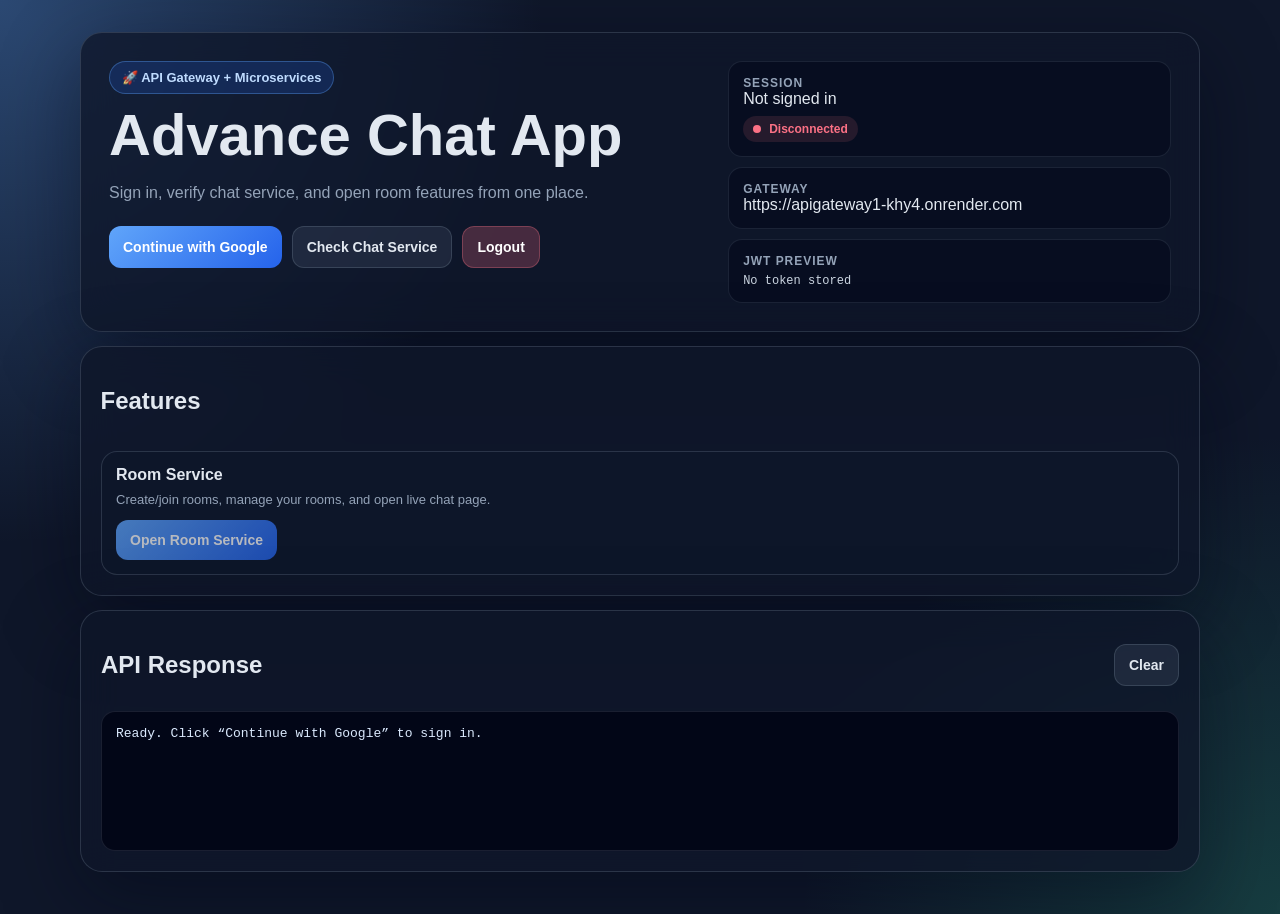
==== frontend/index.html @ 3cd8199d "chatservice" ====
<!DOCTYPE html>
<html lang="en">
<head>
  <meta charset="UTF-8" />
  <meta name="viewport" content="width=device-width, initial-scale=1.0" />
  <title>Advance Chat App - Home</title>
  <link rel="stylesheet" href="./styles.css" />
</head>
<body>
  <main class="page">
    <header class="hero panel">
      <div class="hero__left">
        <p class="eyebrow">🚀 API Gateway + Microservices</p>
        <h1>Advance Chat App</h1>
        <p class="subtitle">Sign in, verify chat service, and open room features from one place.</p>
        <div class="actions">
          <button class="primary" onclick="login()">Continue with Google</button>
          <button id="chatButton" class="secondary" onclick="callChatService()">Check Chat Service</button>
          <button class="danger" onclick="logout()">Logout</button>
        </div>
      </div>

      <div class="hero__right status-grid">
        <section class="status-card">
          <div class="status-label">Session</div>
          <div id="sessionText">Not signed in</div>
          <div id="sessionBadge" class="badge"><span class="dot"></span>Disconnected</div>
        </section>

        <section class="status-card">
          <div class="status-label">Gateway</div>
          <div id="gatewayUrl">Loading...</div>
        </section>

        <section class="status-card">
          <div class="status-label">JWT Preview</div>
          <div id="tokenPreview" class="token-preview">No token stored</div>
        </section>
      </div>
    </header>

    <section class="panel chat-card">
      <div class="section-title"><h2>Features</h2></div>
      <div class="grid">
        <div class="mini-card">
          <strong>Room Service</strong>
          <span>Create/join rooms, manage your rooms, and open live chat page.</span>
          <div style="margin-top:12px;"><button id="roomServiceButton" class="primary" onclick="openRoomService()">Open Room Service</button></div>
        </div>
      </div>
    </section>

    <section class="panel output-card">
      <div class="section-title"><h2>API Response</h2><button class="secondary" onclick="clearOutput()">Clear</button></div>
      <pre id="output">Ready. Click “Continue with Google” to sign in.</pre>
    </section>
  </main>

  <script src="./main.js"></script>
</body>
</html>
---- frontend/styles.css ----
:root {
  --bg: #0f172a;
  --card: rgba(15, 23, 42, 0.78);
  --card-border: rgba(148, 163, 184, 0.22);
  --text: #e2e8f0;
  --muted: #94a3b8;
  --primary: #60a5fa;
  --primary-dark: #2563eb;
  --danger: #fb7185;
}

* { box-sizing: border-box; }

body {
  margin: 0;
  min-height: 100vh;
  font-family: Inter, Arial, Helvetica, sans-serif;
  color: var(--text);
  background:
    radial-gradient(circle at top left, rgba(96, 165, 250, 0.35), transparent 34rem),
    radial-gradient(circle at bottom right, rgba(52, 211, 153, 0.2), transparent 30rem),
    var(--bg);
}

.page {
  width: min(1120px, calc(100% - 32px));
  margin: 0 auto;
  padding: 32px 0 42px;
}

.panel {
  border: 1px solid var(--card-border);
  border-radius: 22px;
  background: var(--card);
  box-shadow: 0 24px 80px rgba(2, 6, 23, 0.45);
  backdrop-filter: blur(18px);
}

.hero {
  display: grid;
  grid-template-columns: 1.15fr 0.85fr;
  gap: 20px;
  padding: 28px;
}

.eyebrow {
  display: inline-flex;
  margin: 0 0 12px;
  padding: 8px 12px;
  border-radius: 999px;
  border: 1px solid rgba(96, 165, 250, 0.36);
  color: #bfdbfe;
  background: rgba(37, 99, 235, 0.2);
  font-size: 13px;
  font-weight: 700;
}

h1 { margin: 0; font-size: clamp(36px, 6vw, 58px); line-height: 1; }

.subtitle {
  margin: 16px 0 20px;
  color: var(--muted);
  line-height: 1.6;
}

.actions, .inline-form {
  display: flex;
  flex-wrap: wrap;
  gap: 10px;
}

button, input {
  border-radius: 12px;
  font-size: 14px;
}

button {
  border: 0;
  padding: 12px 14px;
  font-weight: 700;
  cursor: pointer;
}

button:disabled { opacity: 0.7; cursor: wait; }

input {
  min-width: 0;
  flex: 1;
  border: 1px solid rgba(148, 163, 184, 0.24);
  padding: 12px;
  color: #e2e8f0;
  background: rgba(2, 6, 23, 0.45);
}

.primary {
  color: #fff;
  background: linear-gradient(135deg, var(--primary), var(--primary-dark));
}
.secondary {
  color: var(--text);
  border: 1px solid var(--card-border);
  background: rgba(148, 163, 184, 0.12);
}
.danger {
  color: #fff;
  background: rgba(251, 113, 133, 0.24);
  border: 1px solid rgba(251, 113, 133, 0.3);
}

.status-grid { display: grid; gap: 10px; }
.status-card {
  padding: 14px;
  border-radius: 14px;
  background: rgba(2, 6, 23, 0.45);
  border: 1px solid rgba(148, 163, 184, 0.14);
}
.status-label {
  color: var(--muted);
  font-size: 12px;
  font-weight: 700;
  text-transform: uppercase;
  letter-spacing: 0.08em;
}
.badge {
  display: inline-flex;
  align-items: center;
  gap: 8px;
  margin-top: 8px;
  padding: 6px 10px;
  border-radius: 999px;
  font-size: 12px;
  font-weight: 700;
  color: var(--danger);
  background: rgba(251, 113, 133, 0.12);
}
.badge.connected { color: #34d399; background: rgba(52, 211, 153, 0.12); }
.dot { width: 8px; height: 8px; border-radius: 50%; background: currentColor; }
.token-preview { overflow-wrap: anywhere; color: #cbd5e1; font-family: monospace; font-size: 12px; margin-top: 6px; }

.chat-card, .output-card { padding: 20px; margin-top: 14px; }
.section-title {
  display: flex;
  align-items: center;
  justify-content: space-between;
  gap: 10px;
  margin-bottom: 12px;
}

.grid { display: grid; grid-template-columns: 1fr; gap: 12px; margin-top: 16px; }

.mini-card {
  border: 1px solid var(--card-border);
  border-radius: 16px;
  padding: 14px;
  background: rgba(15, 23, 42, 0.58);
}
.mini-card strong { display: block; margin-bottom: 6px; }
.mini-card span { color: var(--muted); font-size: 13px; }

.room-list {
  display: flex; flex-direction: column; gap: 10px;
  min-height: 180px; max-height: 420px; overflow: auto;
  padding: 10px;
  border: 1px solid rgba(148, 163, 184, 0.16);
  border-radius: 14px;
  background: rgba(2, 6, 23, 0.32);
}
.room-card {
  display: grid;
  grid-template-columns: minmax(0, 1fr) auto;
  gap: 10px;
  align-items: center;
  padding: 8px;
  border-radius: 12px;
  background: rgba(148, 163, 184, 0.1);
}
.room-item { border: 0; background: transparent; color: #e2e8f0; text-align: left; padding: 6px; }
.room-name { color: #bfdbfe; font-weight: 800; }
.room-meta { color: #94a3b8; font-size: 12px; display: block; }
.chat-empty { margin: auto; color: #94a3b8; text-align: center; }

pre {
  min-height: 140px;
  margin: 0;
  padding: 14px;
  border: 1px solid rgba(148, 163, 184, 0.16);
  border-radius: 14px;
  color: #dbeafe;
  background: #020617;
  white-space: pre-wrap;
}

@media (max-width: 860px) {
  .hero { grid-template-columns: 1fr; }
}
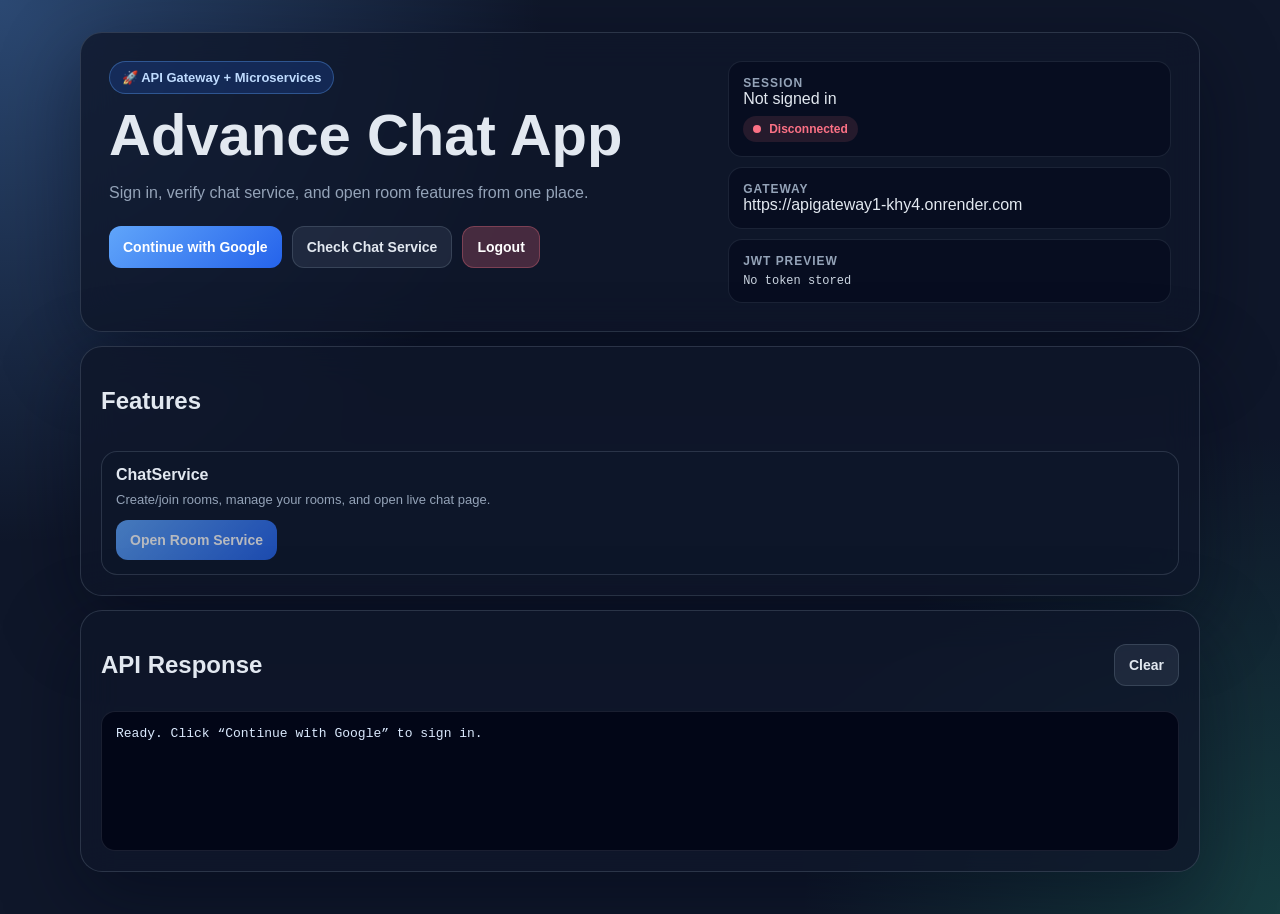
==== commit 0f348df0: "chatservice" ====
--- a/frontend/index.html
+++ b/frontend/index.html
@@ -43,7 +43,7 @@
       <div class="section-title"><h2>Features</h2></div>
       <div class="grid">
         <div class="mini-card">
-          <strong>Room Service</strong>
+          <strong>ChatService</strong>
           <span>Create/join rooms, manage your rooms, and open live chat page.</span>
           <div style="margin-top:12px;"><button id="roomServiceButton" class="primary" onclick="openRoomService()">Open Room Service</button></div>
         </div>
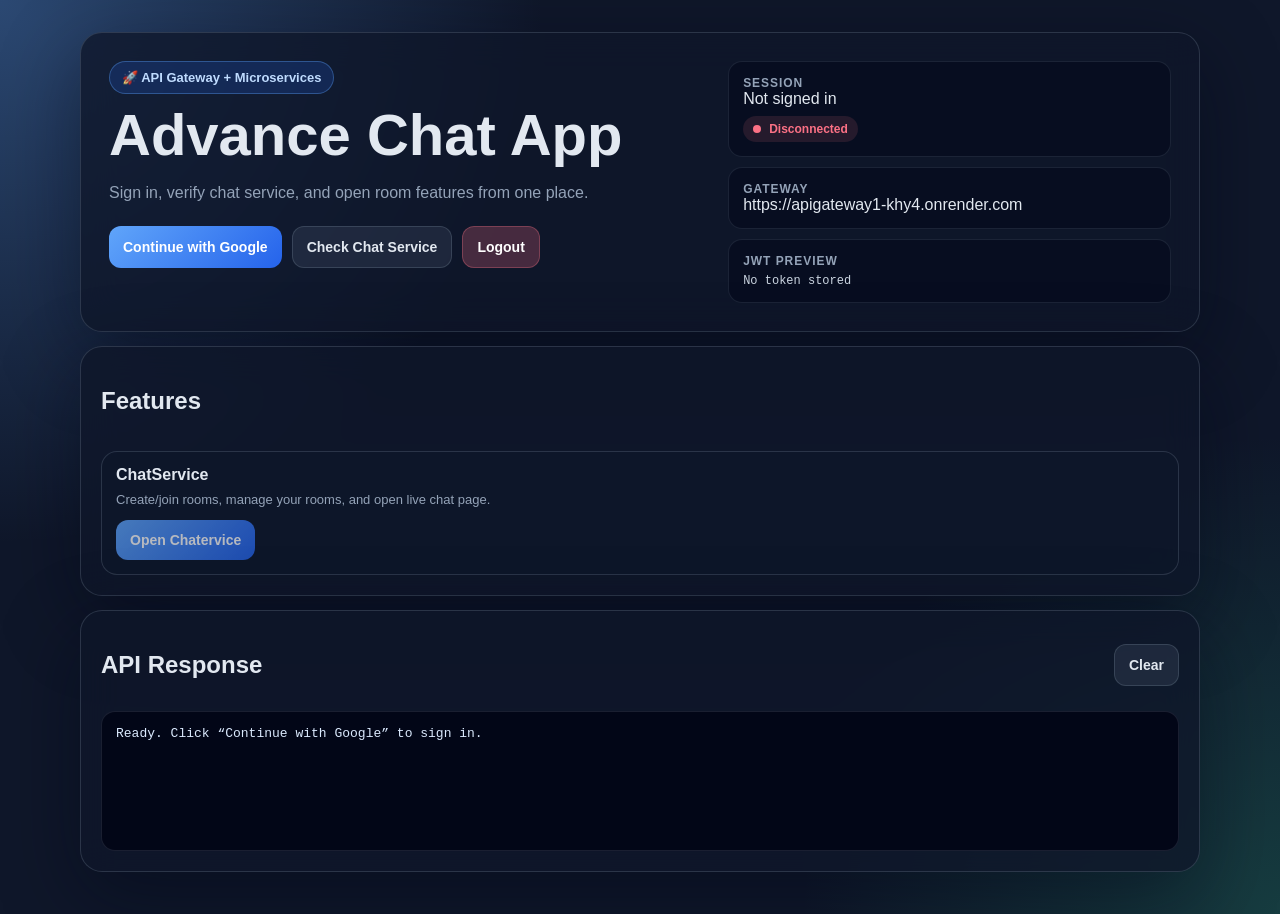
==== commit 86984b99: "chatservice" ====
--- a/frontend/index.html
+++ b/frontend/index.html
@@ -45,7 +45,7 @@
         <div class="mini-card">
           <strong>ChatService</strong>
           <span>Create/join rooms, manage your rooms, and open live chat page.</span>
-          <div style="margin-top:12px;"><button id="roomServiceButton" class="primary" onclick="openRoomService()">Open Room Service</button></div>
+          <div style="margin-top:12px;"><button id="roomServiceButton" class="primary" onclick="openRoomService()">Open Chatervice</button></div>
         </div>
       </div>
     </section>
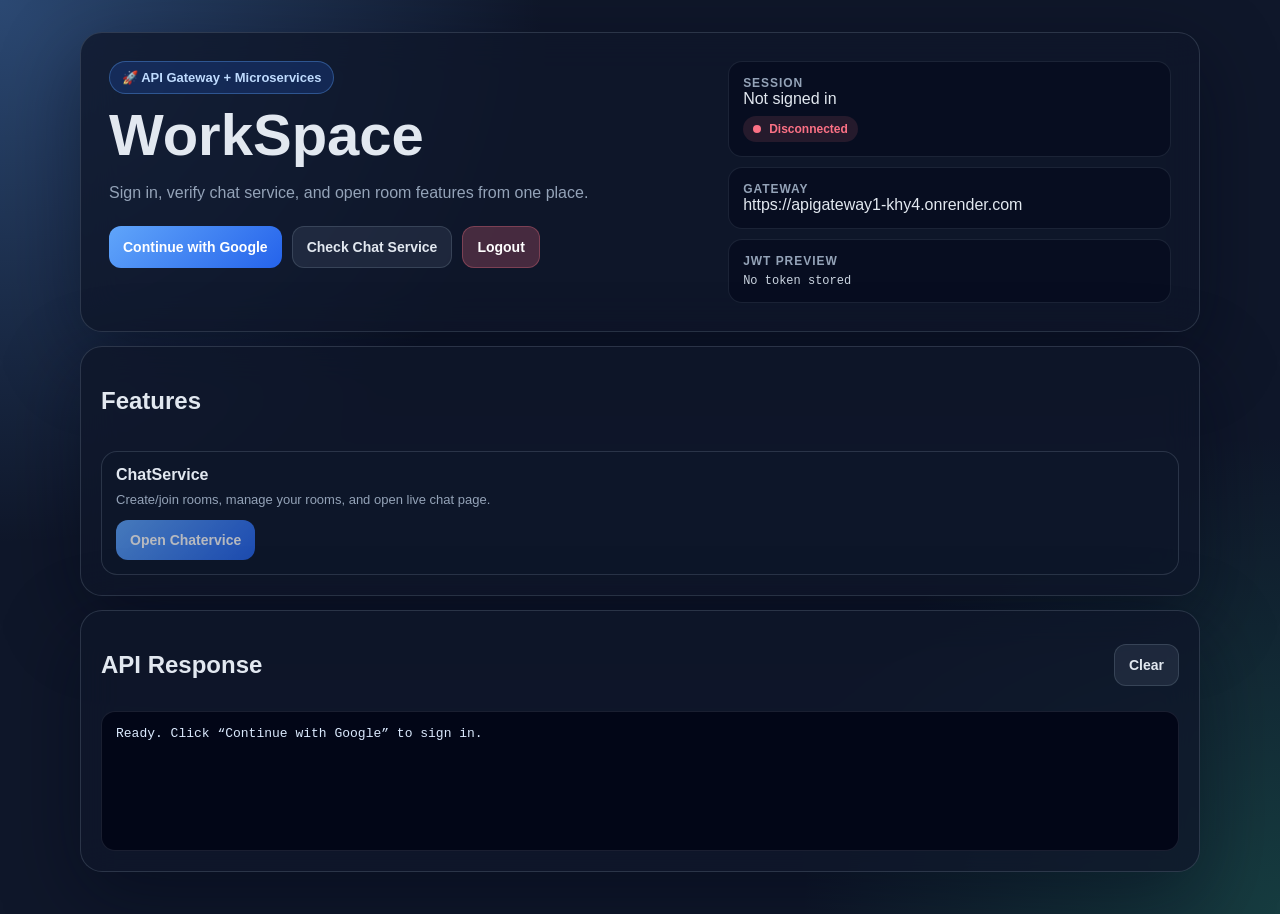
==== commit 801ce222: "chatservice" ====
--- a/frontend/index.html
+++ b/frontend/index.html
@@ -11,7 +11,7 @@
     <header class="hero panel">
       <div class="hero__left">
         <p class="eyebrow">🚀 API Gateway + Microservices</p>
-        <h1>Advance Chat App</h1>
+        <h1>WorkSpace</h1>
         <p class="subtitle">Sign in, verify chat service, and open room features from one place.</p>
         <div class="actions">
           <button class="primary" onclick="login()">Continue with Google</button>
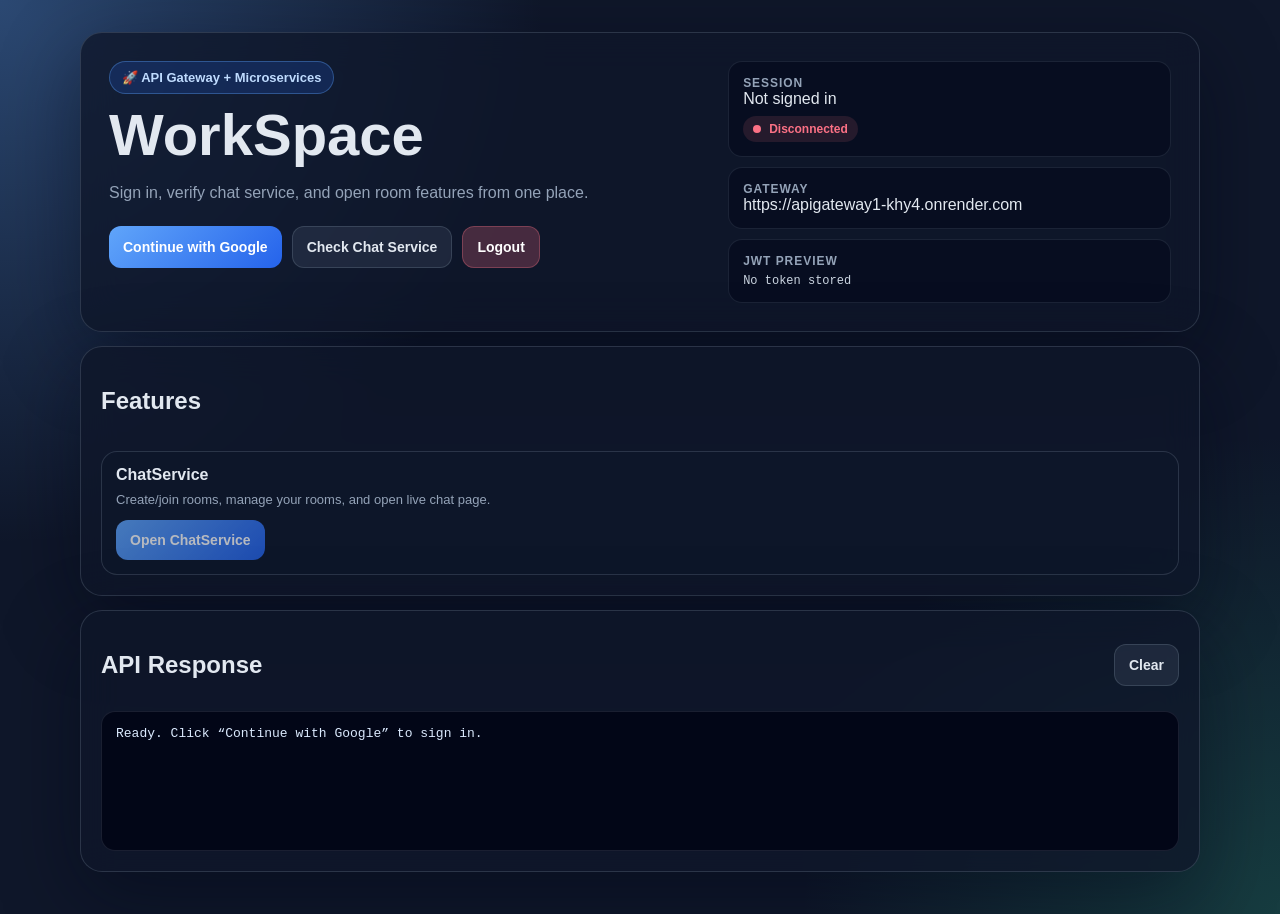
==== commit ef51fc42: "chatservice" ====
--- a/frontend/index.html
+++ b/frontend/index.html
@@ -45,7 +45,7 @@
         <div class="mini-card">
           <strong>ChatService</strong>
           <span>Create/join rooms, manage your rooms, and open live chat page.</span>
-          <div style="margin-top:12px;"><button id="roomServiceButton" class="primary" onclick="openRoomService()">Open Chatervice</button></div>
+          <div style="margin-top:12px;"><button id="roomServiceButton" class="primary" onclick="openRoomService()">Open ChatService</button></div>
         </div>
       </div>
     </section>
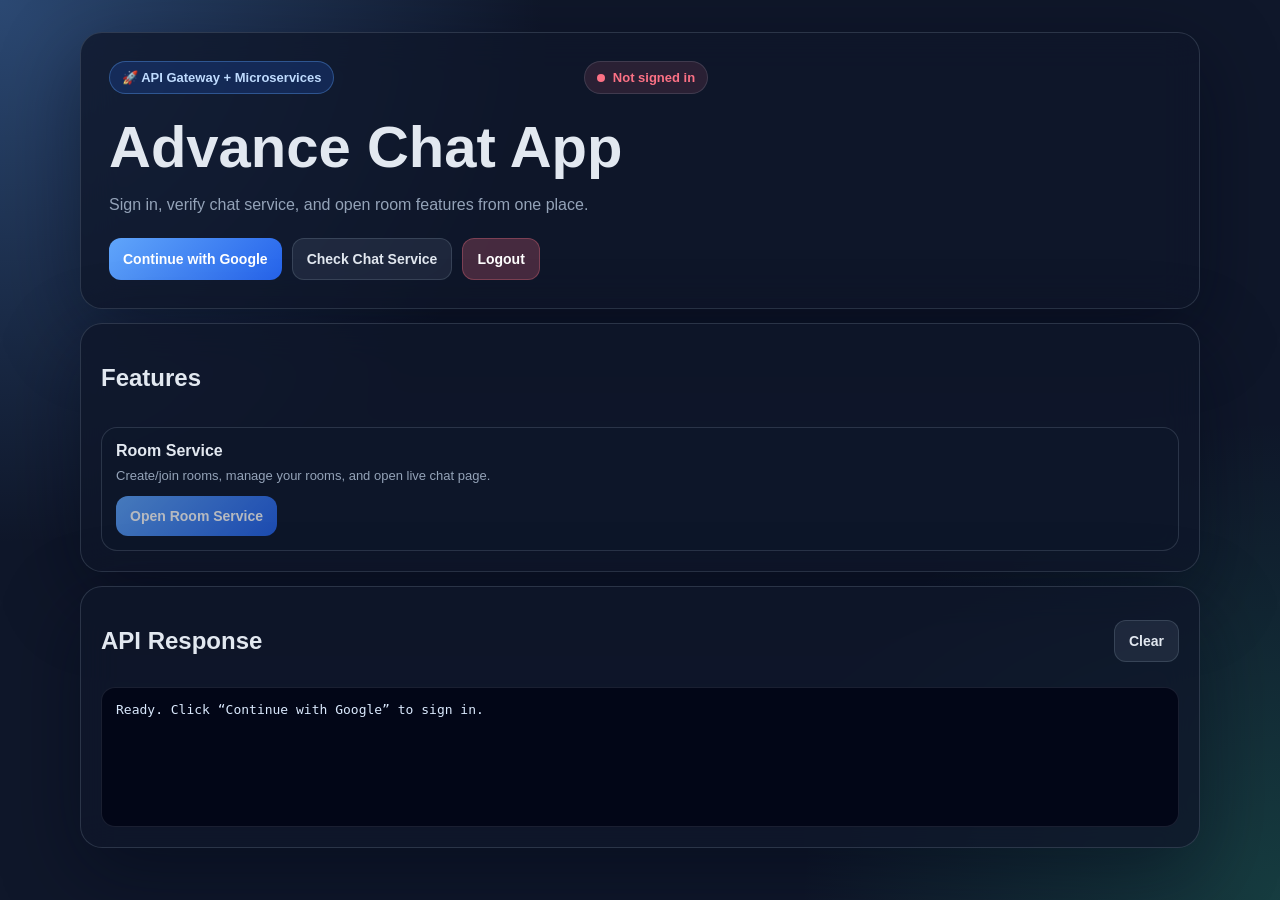
==== commit 434484a3: "chatservice" ====
--- a/frontend/index.html
+++ b/frontend/index.html
@@ -10,8 +10,11 @@
   <main class="page">
     <header class="hero panel">
       <div class="hero__left">
-        <p class="eyebrow">🚀 API Gateway + Microservices</p>
-        <h1>WorkSpace</h1>
+        <div class="hero-topline">
+          <p class="eyebrow">🚀 API Gateway + Microservices</p>
+          <div id="sessionPill" class="session-pill disconnected"><span class="dot"></span>Not signed in</div>
+        </div>
+        <h1>Advance Chat App</h1>
         <p class="subtitle">Sign in, verify chat service, and open room features from one place.</p>
         <div class="actions">
           <button class="primary" onclick="login()">Continue with Google</button>
@@ -19,33 +22,15 @@
           <button class="danger" onclick="logout()">Logout</button>
         </div>
       </div>
-
-      <div class="hero__right status-grid">
-        <section class="status-card">
-          <div class="status-label">Session</div>
-          <div id="sessionText">Not signed in</div>
-          <div id="sessionBadge" class="badge"><span class="dot"></span>Disconnected</div>
-        </section>
-
-        <section class="status-card">
-          <div class="status-label">Gateway</div>
-          <div id="gatewayUrl">Loading...</div>
-        </section>
-
-        <section class="status-card">
-          <div class="status-label">JWT Preview</div>
-          <div id="tokenPreview" class="token-preview">No token stored</div>
-        </section>
-      </div>
     </header>
 
     <section class="panel chat-card">
       <div class="section-title"><h2>Features</h2></div>
       <div class="grid">
         <div class="mini-card">
-          <strong>ChatService</strong>
+          <strong>Room Service</strong>
           <span>Create/join rooms, manage your rooms, and open live chat page.</span>
-          <div style="margin-top:12px;"><button id="roomServiceButton" class="primary" onclick="openRoomService()">Open ChatService</button></div>
+          <div style="margin-top:12px;"><button id="roomServiceButton" class="primary" onclick="openRoomService()">Open Room Service</button></div>
         </div>
       </div>
     </section>
--- a/frontend/styles.css
+++ b/frontend/styles.css
@@ -43,6 +43,36 @@
   padding: 28px;
 }
 
+.hero-topline {
+  display: flex;
+  align-items: flex-start;
+  justify-content: space-between;
+  gap: 12px;
+  margin-bottom: 12px;
+}
+
+.top-actions {
+  display: flex;
+  align-items: center;
+  justify-content: flex-end;
+  gap: 10px;
+  flex-wrap: wrap;
+}
+
+.session-pill {
+  display: inline-flex;
+  align-items: center;
+  gap: 8px;
+  padding: 8px 12px;
+  border-radius: 999px;
+  font-size: 13px;
+  font-weight: 800;
+  white-space: nowrap;
+  border: 1px solid rgba(148, 163, 184, 0.2);
+}
+.session-pill.connected { color: #34d399; background: rgba(52, 211, 153, 0.12); }
+.session-pill.disconnected { color: var(--danger); background: rgba(251, 113, 133, 0.12); }
+
 .eyebrow {
   display: inline-flex;
   margin: 0 0 12px;
@@ -82,6 +112,7 @@
 }
 
 button:disabled { opacity: 0.7; cursor: wait; }
+button.compact { padding: 9px 12px; }
 
 input {
   min-width: 0;
@@ -192,4 +223,6 @@
 
 @media (max-width: 860px) {
   .hero { grid-template-columns: 1fr; }
+  .hero-topline { align-items: flex-start; flex-direction: column; }
+  .top-actions { justify-content: flex-start; }
 }
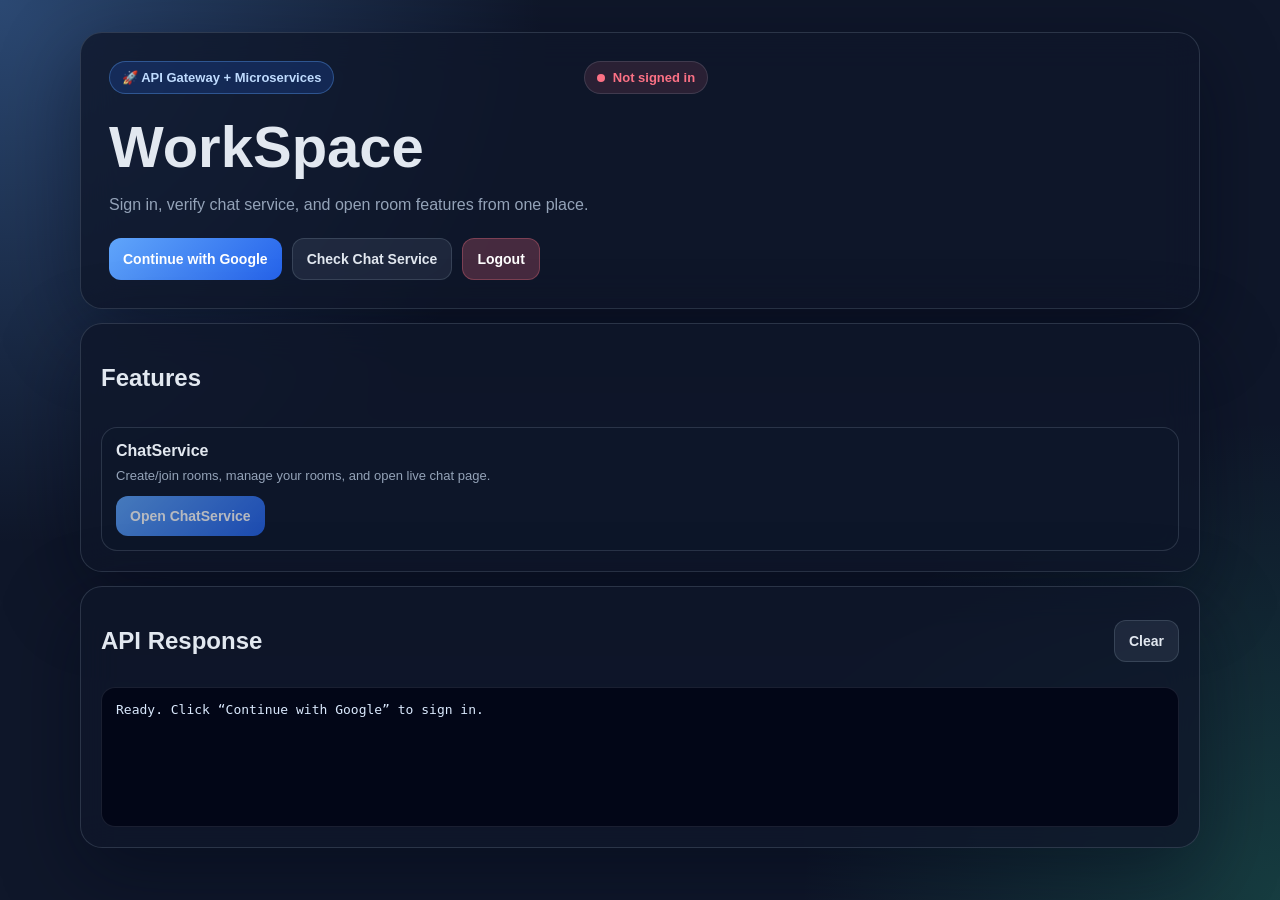
==== commit 84e31f84: "chatservice" ====
--- a/frontend/index.html
+++ b/frontend/index.html
@@ -14,7 +14,7 @@
           <p class="eyebrow">🚀 API Gateway + Microservices</p>
           <div id="sessionPill" class="session-pill disconnected"><span class="dot"></span>Not signed in</div>
         </div>
-        <h1>Advance Chat App</h1>
+        <h1>WorkSpace</h1>
         <p class="subtitle">Sign in, verify chat service, and open room features from one place.</p>
         <div class="actions">
           <button class="primary" onclick="login()">Continue with Google</button>
@@ -28,9 +28,9 @@
       <div class="section-title"><h2>Features</h2></div>
       <div class="grid">
         <div class="mini-card">
-          <strong>Room Service</strong>
+          <strong>ChatService</strong>
           <span>Create/join rooms, manage your rooms, and open live chat page.</span>
-          <div style="margin-top:12px;"><button id="roomServiceButton" class="primary" onclick="openRoomService()">Open Room Service</button></div>
+          <div style="margin-top:12px;"><button id="roomServiceButton" class="primary" onclick="openRoomService()">Open ChatService</button></div>
         </div>
       </div>
     </section>
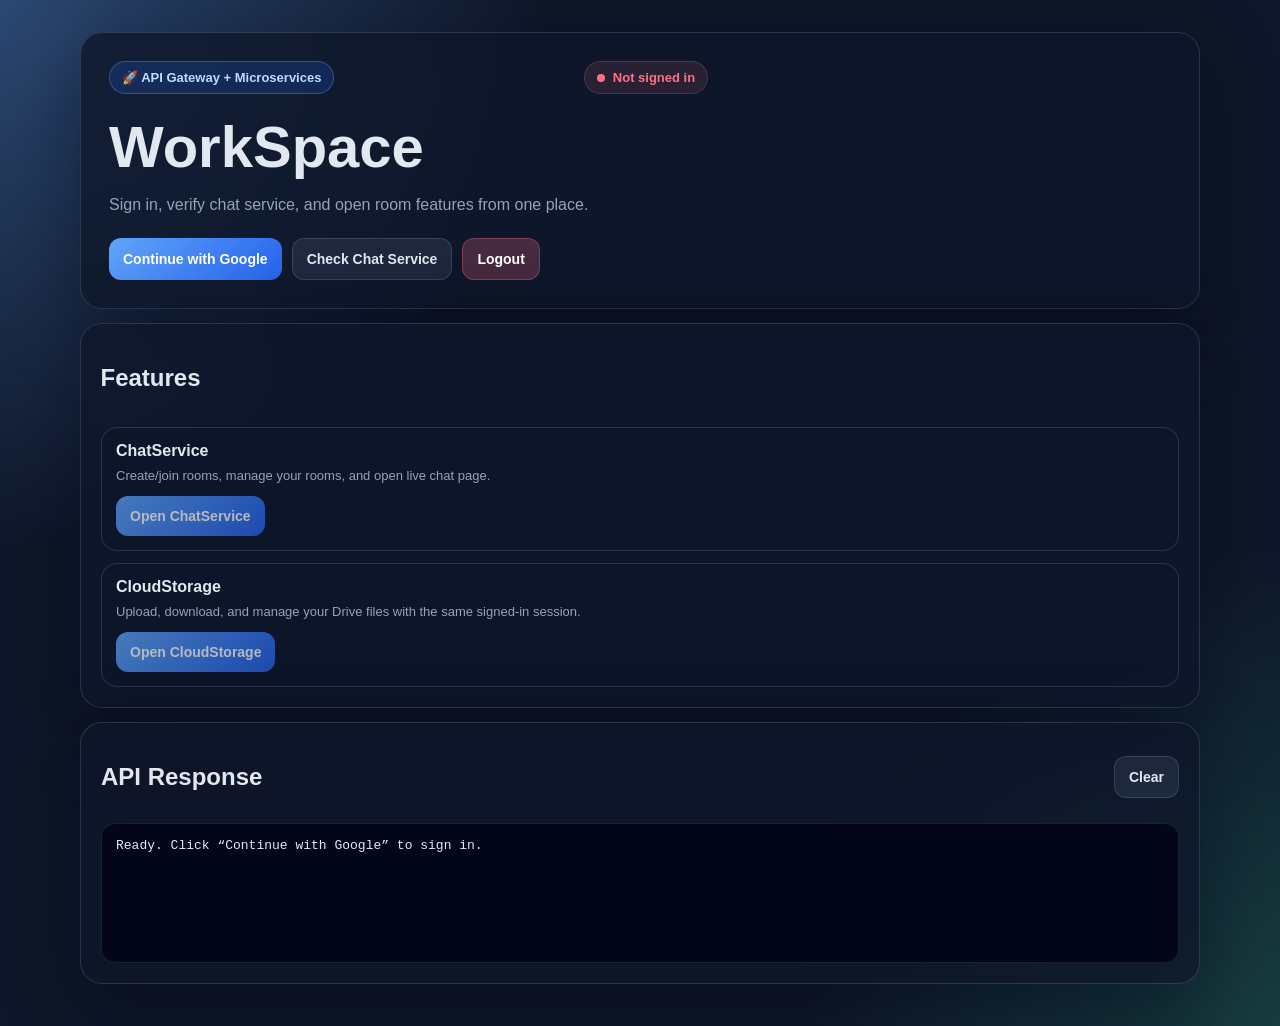
==== commit 3167a2b8: "Add cloud storage service and frontend" ====
--- a/frontend/index.html
+++ b/frontend/index.html
@@ -32,6 +32,11 @@
           <span>Create/join rooms, manage your rooms, and open live chat page.</span>
           <div style="margin-top:12px;"><button id="roomServiceButton" class="primary" onclick="openRoomService()">Open ChatService</button></div>
         </div>
+        <div class="mini-card">
+          <strong>CloudStorage</strong>
+          <span>Upload, download, and manage your Drive files with the same signed-in session.</span>
+          <div style="margin-top:12px;"><button id="cloudStorageButton" class="primary" onclick="openCloudStorage()">Open CloudStorage</button></div>
+        </div>
       </div>
     </section>
 
@@ -43,4 +48,4 @@
 
   <script src="./main.js"></script>
 </body>
-</html>+</html>
